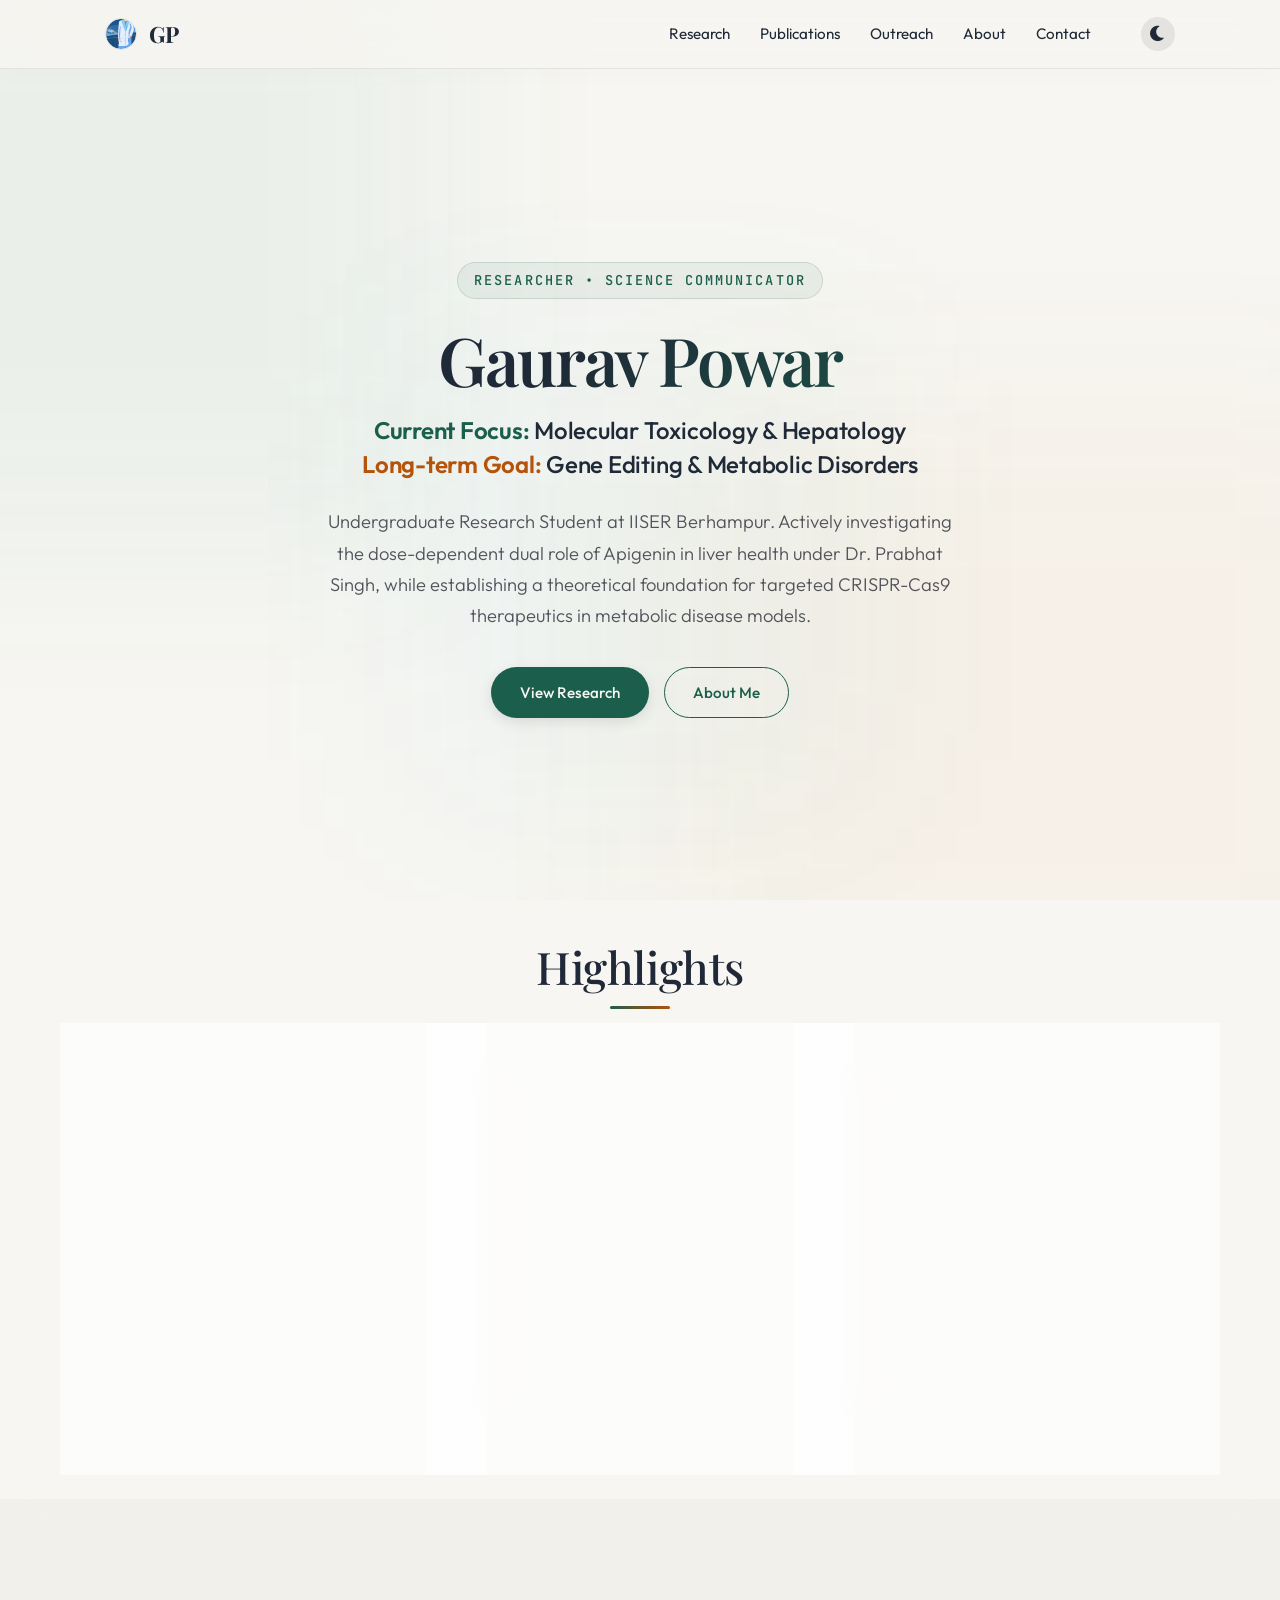
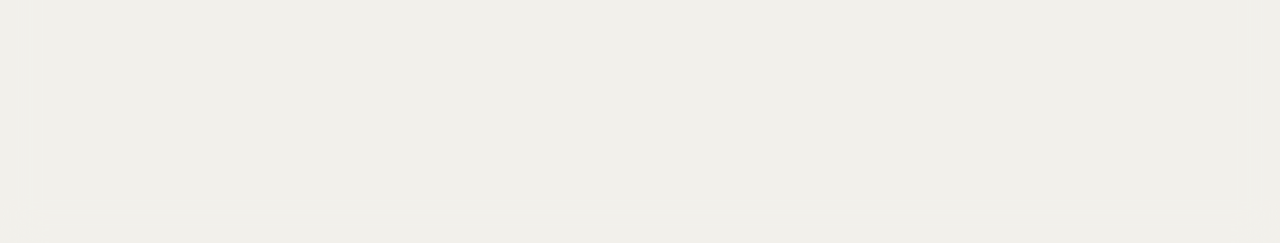
==== index.html @ 56e64899 "Initial commit: Rebranded portfolio website with Molecular Toxicology & Gene Editing focus" ====
<!DOCTYPE html>
<html lang="en">
<head>
    <meta charset="UTF-8">
    <meta name="viewport" content="width=device-width, initial-scale=1.0">
    <title>Gaurav Powar | Research Portfolio</title>
    <link rel="stylesheet" href="css/style.css">
    <link rel="stylesheet" href="https://cdnjs.cloudflare.com/ajax/libs/font-awesome/6.0.0/css/all.min.css">
</head>
<body>
    <!-- Background Mesh Gradient -->
    <div class="bg-mesh">
        <div class="blob"></div>
    </div>

    <div id="navbar-placeholder"></div>

    <header class="hero">
        <div class="container">
            <div class="hero-content">
                <span class="hero-tag">Researcher &bull; Science Communicator</span>
                <h1>Gaurav Powar</h1>
                <h2 style="font-size: 1.5rem; margin-bottom: 25px; font-weight: 500; font-family: var(--font-sans); color: var(--text-color); line-height: 1.4;">
                    <span style="color: var(--primary-color); font-weight: 600;">Current Focus:</span> Molecular Toxicology &amp; Hepatology<br>
                    <span style="color: var(--accent-color); font-weight: 600;">Long-term Goal:</span> Gene Editing &amp; Metabolic Disorders
                </h2>
                <p>Undergraduate Research Student at IISER Berhampur. Actively investigating the dose-dependent dual role of Apigenin in liver health under Dr. Prabhat Singh, while establishing a theoretical foundation for targeted CRISPR-Cas9 therapeutics in metabolic disease models.</p>
                <div class="hero-buttons">
                    <a href="research.html" class="btn primary-btn">View Research</a>
                    <a href="about.html" class="btn secondary-btn">About Me</a>
                </div>
            </div>
        </div>
    </header>

    <section class="highlights">
        <div class="container">
            <h2 class="page-title">Highlights</h2>
            <div class="cards">
                <div class="card glass-card">
                    <i class="fas fa-microscope"></i>
                    <h3>Research</h3>
                    <p>Investigating the mechanistic dual-roles of bio-active flavonoids in hepatocytes and analyzing targeted genome engineering systems.</p>
                    <a href="research.html" class="btn secondary-btn" style="margin-top:15px">Explore Work</a>
                </div>
                <div class="card glass-card">
                    <i class="fas fa-book-open"></i>
                    <h3>Publications</h3>
                    <p>Authored reviews and publications on diverse scientific fields, including cellular toxicology, astrobiology, and food chemistry.</p>
                    <a href="publications.html" class="btn secondary-btn" style="margin-top:15px">View Papers</a>
                </div>
                <div class="card glass-card">
                    <i class="fas fa-hands-helping"></i>
                    <h3>Outreach</h3>
                    <p>Coordinating science communication and bilingual outreach via Jigyansa, Episteme, Q-Cell, and the Village Development Club.</p>
                    <a href="outreach.html" class="btn secondary-btn" style="margin-top:15px">See Impact</a>
                </div>
            </div>
        </div>
    </section>

    <div id="footer-placeholder"></div>
    <script src="js/script.js"></script>
</body>
</html>
---- css/style.css ----
/* 
  style.css - Complete Rebranded Stylesheet
  Theme: Bio-Mechanistic Glassmorphism
  Palette: Botanical Emerald Green & Cellular Copper/Amber
*/

@import url('https://fonts.googleapis.com/css2?family=Outfit:wght@300;400;500;600;700&family=Playfair+Display:ital,wght@0,400;0,500;0,600;0,700;1,400&family=JetBrains+Mono:wght@400;500&display=swap');

:root {
    /* 1. Global Typography */
    --font-sans: 'Outfit', sans-serif;
    --font-serif: 'Playfair Display', serif;
    --font-mono: 'JetBrains Mono', monospace;

    /* 2. Light Theme Variables (Default) */
    --bg-color: #f7f6f2;
    --text-color: #1f2937;
    --text-light: #52525b;
    --card-bg: rgba(255, 255, 255, 0.65);
    --card-border: rgba(255, 255, 255, 0.5);
    --header-bg: rgba(247, 246, 242, 0.8);
    --footer-bg: rgba(240, 238, 233, 0.7);
    --border-color: rgba(0, 0, 0, 0.08);
    --box-shadow: 0 10px 30px rgba(0, 0, 0, 0.04), 0 1px 3px rgba(0, 0, 0, 0.02);
    --box-shadow-hover: 0 20px 40px rgba(0, 0, 0, 0.08), 0 1px 5px rgba(0, 0, 0, 0.03);
    
    /* Branding Colors (Botanical Sage/Emerald & Warm Amber/Copper) */
    --primary-color: #1b5e4b;       /* Forest Sage */
    --primary-light: #2c8c6f;       /* Light Emerald */
    --accent-color: #b45309;        /* Warm Copper/Amber */
    --accent-light: #d97706;        /* Bright Amber */
    
    --timeline-line: rgba(27, 94, 75, 0.2);
    --skill-tag-bg: rgba(27, 94, 75, 0.06);
    --skill-tag-text: #1b5e4b;
    --skill-tag-border: rgba(27, 94, 75, 0.15);

    /* Background Mesh Blobs */
    --mesh-color-1: rgba(44, 140, 111, 0.08);
    --mesh-color-2: rgba(217, 119, 6, 0.06);
    --mesh-color-3: rgba(6, 182, 212, 0.05);

    --transition-speed: 0.5s;
    --transition: all 0.4s cubic-bezier(0.25, 0.8, 0.25, 1);
}

[data-theme="dark"] {
    /* 3. Dark Theme Variables */
    --bg-color: #08090c;
    --text-color: #f3f4f6;
    --text-light: #a1a1aa;
    --card-bg: rgba(13, 16, 23, 0.65);
    --card-border: rgba(255, 255, 255, 0.05);
    --header-bg: rgba(8, 9, 12, 0.8);
    --footer-bg: rgba(5, 6, 8, 0.7);
    --border-color: rgba(255, 255, 255, 0.06);
    --box-shadow: 0 10px 40px rgba(0, 0, 0, 0.5), inset 0 1px 0 rgba(255, 255, 255, 0.03);
    --box-shadow-hover: 0 20px 50px rgba(0, 0, 0, 0.7), inset 0 1px 0 rgba(255, 255, 255, 0.05);

    /* Branding Colors */
    --primary-color: #56ab91;       /* Vibrant Emerald */
    --primary-light: #7cd3bd;       /* Pale Emerald */
    --accent-color: #f59e0b;        /* Bright Amber */
    --accent-light: #fcd34d;        /* Golden Honey */

    --timeline-line: rgba(86, 171, 145, 0.25);
    --skill-tag-bg: rgba(86, 171, 145, 0.12);
    --skill-tag-text: #7cd3bd;
    --skill-tag-border: rgba(86, 171, 145, 0.3);

    /* Background Mesh Blobs */
    --mesh-color-1: rgba(86, 171, 145, 0.14);
    --mesh-color-2: rgba(245, 158, 11, 0.09);
    --mesh-color-3: rgba(6, 182, 212, 0.07);
}

/* Reset and Global Styles */
* { 
    margin: 0; 
    padding: 0; 
    box-sizing: border-box; 
}

body { 
    font-family: var(--font-sans); 
    line-height: 1.7; 
    color: var(--text-color); 
    background-color: var(--bg-color); 
    transition: background-color var(--transition-speed) ease, color var(--transition-speed) ease;
    overflow-x: hidden;
    -webkit-font-smoothing: antialiased;
}

.container { 
    width: 90%; 
    max-width: 1100px; 
    margin: 0 auto; 
    padding: 0 15px; 
    position: relative;
    z-index: 10;
}

h1, h2, h3, h4, h5, h6 { 
    font-family: var(--font-serif);
    font-weight: 500; 
    line-height: 1.2; 
    margin-bottom: 15px; 
    color: var(--text-color);
    letter-spacing: -0.01em;
}

p { 
    margin-bottom: 15px; 
    color: var(--text-light); 
    font-weight: 300;
}

a { 
    text-decoration: none; 
    color: var(--primary-color); 
    transition: var(--transition); 
}

a:hover { 
    color: var(--accent-color); 
}

ul { 
    list-style: none; 
}

img { 
    max-width: 100%; 
    height: auto; 
    display: block; 
}

section { 
    padding: 100px 0 80px; 
    position: relative;
}

/* Background Mesh Gradients */
.bg-mesh {
    position: fixed;
    top: 0; 
    left: 0; 
    right: 0; 
    bottom: 0;
    z-index: 1;
    overflow: hidden;
    pointer-events: none;
}

.bg-mesh::before, .bg-mesh::after, .bg-mesh .blob {
    content: '';
    position: absolute;
    filter: blur(100px);
    opacity: 0.7;
    animation: floatBlobs 24s infinite ease-in-out alternate;
    transition: background-color var(--transition-speed) ease;
}

.bg-mesh::before {
    top: -10%; 
    left: -15%;
    width: 50vw; 
    height: 50vw;
    background: var(--mesh-color-1);
    animation-delay: 0s;
}

.bg-mesh::after {
    bottom: -15%; 
    right: -10%;
    width: 60vw; 
    height: 50vw;
    background: var(--mesh-color-2);
    animation-delay: -6s;
}

.bg-mesh .blob {
    top: 35%; 
    left: 30%;
    width: 40vw; 
    height: 40vw;
    background: var(--mesh-color-3);
    animation-delay: -12s;
}

@keyframes floatBlobs {
    0% { transform: translate(0, 0) scale(1); }
    33% { transform: translate(6%, 12%) scale(1.15); }
    66% { transform: translate(-6%, 6%) scale(0.9); }
    100% { transform: translate(0, -12%) scale(1); }
}

/* Glassmorphism Cards */
.glass-card {
    background: var(--card-bg);
    backdrop-filter: blur(20px);
    -webkit-backdrop-filter: blur(20px);
    border: 1px solid var(--card-border);
    border-radius: 20px;
    box-shadow: var(--box-shadow);
    transition: var(--transition);
    padding: 35px;
    position: relative;
    overflow: hidden;
}

.glass-card:hover {
    transform: translateY(-5px);
    box-shadow: var(--box-shadow-hover);
    border-color: rgba(var(--primary-color), 0.2);
}

/* Buttons */
.btn { 
    display: inline-flex; 
    align-items: center;
    gap: 8px;
    padding: 12px 28px; 
    border-radius: 30px; 
    font-family: var(--font-sans);
    font-weight: 500; 
    font-size: 0.95rem;
    text-align: center; 
    cursor: pointer; 
    transition: var(--transition); 
    border: 1px solid transparent; 
}

.primary-btn { 
    background-color: var(--primary-color); 
    color: var(--bg-color) !important; 
    box-shadow: 0 4px 14px rgba(0, 0, 0, 0.1);
}

.primary-btn:hover { 
    background-color: var(--primary-light); 
    transform: translateY(-2px);
    box-shadow: 0 6px 20px rgba(0, 0, 0, 0.15);
}

.secondary-btn { 
    background-color: transparent; 
    border: 1.5px solid var(--primary-color); 
    color: var(--primary-color) !important; 
}

.secondary-btn:hover { 
    background-color: var(--primary-color); 
    color: var(--bg-color) !important; 
    transform: translateY(-2px);
}

/* Page Titles */
.page-title { 
    font-size: 2.8rem; 
    text-align: center; 
    margin-bottom: 50px; 
    position: relative; 
    padding-bottom: 15px; 
    font-family: var(--font-serif);
}

.page-title::after { 
    content: ''; 
    position: absolute; 
    width: 60px; 
    height: 3px; 
    background: linear-gradient(90deg, var(--primary-color), var(--accent-color)); 
    bottom: 0; 
    left: 50%; 
    transform: translateX(-50%); 
    border-radius: 3px;
}

/* Navbar */
.navbar { 
    position: fixed; 
    top: 0; 
    left: 0; 
    width: 100%; 
    background: var(--header-bg); 
    backdrop-filter: blur(20px);
    -webkit-backdrop-filter: blur(20px);
    border-bottom: 1px solid var(--border-color);
    box-shadow: 0 4px 30px rgba(0, 0, 0, 0.02); 
    z-index: 1000; 
    padding: 15px 0; 
    transition: background-color var(--transition-speed) ease, border-color var(--transition-speed) ease; 
}

.navbar .container { 
    display: flex; 
    justify-content: space-between; 
    align-items: center; 
}

.logo { 
    font-size: 1.4rem; 
    font-weight: 700; 
    font-family: var(--font-serif);
}

.logo a { 
    display: flex; 
    align-items: center; 
    gap: 12px; 
    color: var(--text-color); 
}

.logo img { 
    height: 32px; 
    width: auto; 
    border-radius: 50%; 
    border: 1px solid var(--border-color);
}

.nav-menu { 
    display: flex; 
    align-items: center; 
}

.nav-menu li { 
    margin-left: 30px; 
}

.nav-menu a { 
    color: var(--text-color); 
    font-weight: 400; 
    font-size: 0.95rem;
    position: relative; 
    padding: 5px 0;
}

.nav-menu a::after {
    content: '';
    position: absolute;
    width: 0;
    height: 1.5px;
    bottom: 0;
    left: 0;
    background-color: var(--primary-color);
    transition: width 0.3s ease;
}

.nav-menu a.active, .nav-menu a:hover { 
    color: var(--primary-color); 
}

.nav-menu a.active::after, .nav-menu a:hover::after {
    width: 100%;
}

.nav-toggle { 
    display: none; 
    cursor: pointer; 
}

.nav-toggle span { 
    display: block; 
    width: 25px; 
    height: 2px; 
    background-color: var(--text-color); 
    margin: 5px 0; 
    transition: var(--transition); 
}

.theme-toggle-btn { 
    background: none; 
    border: none; 
    color: var(--text-color); 
    cursor: pointer; 
    font-size: 1.1rem; 
    margin-left: 20px; 
    padding: 8px; 
    border-radius: 50%;
    background-color: var(--border-color);
    transition: var(--transition); 
    display: flex; 
    align-items: center; 
    justify-content: center; 
}

.theme-toggle-btn:hover { 
    color: var(--primary-color); 
    transform: rotate(15deg) scale(1.1); 
    background-color: rgba(255, 255, 255, 0.15);
}

/* Hero Section */
.hero { 
    height: 100vh; 
    display: flex; 
    align-items: center; 
    position: relative;
    padding-top: 80px;
}

.hero-content {
    max-width: 800px;
    margin: 0 auto;
    text-align: center;
}

.hero-tag {
    font-family: var(--font-mono);
    text-transform: uppercase; 
    letter-spacing: 0.15em; 
    margin-bottom: 20px; 
    font-size: 0.85rem;
    font-weight: 500;
    color: var(--primary-color);
    background: var(--skill-tag-bg);
    padding: 6px 16px;
    border-radius: 20px;
    display: inline-block;
    border: 1px solid var(--skill-tag-border);
}

.hero h1 { 
    font-size: 4.2rem; 
    margin-bottom: 15px; 
    font-weight: 600;
    letter-spacing: -0.03em;
    background: linear-gradient(135deg, var(--text-color) 40%, var(--primary-color));
    -webkit-background-clip: text;
    -webkit-text-fill-color: transparent;
}

.hero h2 { 
    font-size: 1.8rem; 
    margin-bottom: 25px; 
    font-family: var(--font-sans);
    color: var(--accent-color); 
    font-weight: 400;
}

.hero p { 
    font-size: 1.15rem; 
    margin-bottom: 35px; 
    max-width: 650px; 
    margin-left: auto; 
    margin-right: auto; 
    color: var(--text-light); 
}

.hero-buttons {
    display: flex;
    justify-content: center;
    gap: 15px;
}

/* Highlights cards on home */
.highlights {
    padding-top: 40px;
}

.cards { 
    display: grid; 
    grid-template-columns: repeat(auto-fit, minmax(300px, 1fr)); 
    gap: 30px; 
    margin-top: 40px; 
}

.card { 
    text-align: center; 
}

.card i { 
    font-size: 2.3rem; 
    color: var(--primary-color); 
    margin-bottom: 20px; 
    transition: var(--transition);
}

.card:hover i {
    color: var(--accent-color);
    transform: scale(1.1);
}

.card h3 { 
    font-size: 1.4rem; 
    margin-bottom: 15px; 
}

.card p { 
    font-size: 0.95rem;
    margin-bottom: 20px;
}

/* About Section & Timelines */
.about-content { 
    display: grid; 
    grid-template-columns: 1fr 1.6fr; 
    gap: 60px; 
    align-items: center; 
}

.about-image {
    position: relative;
}

.about-image::before {
    content: '';
    position: absolute;
    top: 15px;
    left: 15px;
    right: -15px;
    bottom: -15px;
    border: 2.5px solid var(--primary-color);
    border-radius: 20px;
    z-index: 1;
    transition: var(--transition);
}

.about-image:hover::before {
    transform: translate(-5px, -5px);
    border-color: var(--accent-color);
}

.about-image img { 
    border-radius: 20px; 
    box-shadow: var(--box-shadow); 
    position: relative;
    z-index: 2;
}

.about-text h2 {
    font-size: 2.2rem;
    margin-bottom: 20px;
}

.download-resume {
    margin-top: 30px;
}

.section-divider { 
    width: 100%; 
    height: 1px; 
    background-color: var(--border-color); 
    margin: 80px 0; 
}

.timeline-container { 
    max-width: 850px; 
    margin: 0 auto; 
}

.timeline { 
    position: relative; 
    padding: 30px 0; 
}

.timeline::before { 
    content: ''; 
    position: absolute; 
    width: 2px; 
    background-color: var(--timeline-line); 
    top: 0; 
    bottom: 0; 
    left: 40px; 
}

.timeline-item { 
    padding: 10px 20px 20px 75px; 
    position: relative; 
    width: 100%; 
    margin-bottom: 20px; 
}

.timeline-dot { 
    position: absolute; 
    width: 16px; 
    height: 16px; 
    background-color: var(--primary-color); 
    border: 3px solid var(--bg-color);
    border-radius: 50%; 
    left: 33px; 
    top: 15px; 
    z-index: 2; 
    transition: var(--transition);
}

.timeline-item:hover .timeline-dot {
    background-color: var(--accent-color);
    transform: scale(1.2);
}

.timeline-date { 
    font-family: var(--font-mono);
    font-size: 0.85rem;
    font-weight: 500; 
    color: var(--accent-color); 
    margin-bottom: 8px; 
}

.timeline-content { 
    padding: 25px; 
}

.timeline-content h3 {
    font-size: 1.25rem;
    margin-bottom: 5px;
}

.timeline-content h4 {
    font-family: var(--font-sans);
    font-size: 0.95rem;
    color: var(--text-light);
    margin-bottom: 12px;
    font-weight: 500;
}

.timeline-content p { 
    font-size: 0.95rem;
    margin-bottom: 15px; 
}

/* Experience Block (Research page) */
.experience-item { 
    margin-bottom: 35px; 
}

.experience-header { 
    display: flex; 
    justify-content: space-between; 
    align-items: flex-start; 
    margin-bottom: 8px; 
}

.experience-header h3 {
    font-size: 1.35rem;
    margin-bottom: 0;
}

.experience-date { 
    font-family: var(--font-mono);
    font-size: 0.85rem; 
    color: var(--accent-color);
    background-color: rgba(217, 119, 6, 0.08);
    padding: 4px 12px;
    border-radius: 15px;
    font-weight: 500;
}

.experience-item h4 {
    font-family: var(--font-sans);
    font-size: 1rem;
    font-weight: 500;
    color: var(--primary-color);
    margin-bottom: 15px;
}

.experience-item p {
    font-size: 0.98rem;
}

.skills-tags { 
    display: flex; 
    flex-wrap: wrap; 
    margin-top: 20px; 
    gap: 8px; 
}

.skills-tags span { 
    background-color: var(--skill-tag-bg); 
    color: var(--skill-tag-text); 
    border: 1px solid var(--skill-tag-border);
    padding: 4px 14px; 
    border-radius: 30px; 
    font-size: 0.8rem; 
    font-weight: 500; 
    font-family: var(--font-sans);
}

/* Publications flex layout */
.projects-grid { 
    display: flex; 
    flex-direction: column; 
    gap: 35px; 
    max-width: 1000px; 
    margin: 0 auto; 
}

.project-card { 
    display: flex; 
    flex-direction: row; 
    overflow: hidden; 
    padding: 0;
}

.project-image { 
    flex: 0 0 35%; 
    position: relative; 
    min-height: 200px;
}

.project-image img { 
    width: 100%; 
    height: 100%; 
    object-fit: cover; 
    position: absolute; 
    top: 0; 
    left: 0; 
    transition: var(--transition);
}

.project-card:hover .project-image img {
    transform: scale(1.04);
}

.project-content { 
    flex: 1; 
    padding: 35px; 
    display: flex; 
    flex-direction: column; 
    justify-content: center; 
}

.project-period { 
    font-family: var(--font-mono);
    color: var(--accent-color); 
    font-size: 0.85rem; 
    font-weight: 500; 
    margin-bottom: 10px; 
}

.project-content h3 {
    font-size: 1.45rem;
    margin-bottom: 12px;
}

.project-content p {
    font-size: 0.95rem;
    margin-bottom: 20px;
}

/* Contact Details & Form */
.contact-content { 
    display: grid; 
    grid-template-columns: 1fr 1.2fr; 
    gap: 60px; 
    margin-top: 40px; 
}

.contact-info h2, .contact-form h2 {
    font-size: 1.8rem;
    margin-bottom: 25px;
}

.contact-details {
    margin-bottom: 35px;
}

.contact-item { 
    display: flex; 
    align-items: flex-start; 
    gap: 20px; 
    margin-bottom: 30px; 
}

.contact-item i { 
    font-size: 1.3rem; 
    color: var(--primary-color); 
    margin-top: 5px; 
    width: 20px;
    text-align: center;
}

.contact-item h3 { 
    margin-bottom: 5px; 
    font-size: 1.1rem; 
    font-family: var(--font-sans);
    font-weight: 500;
}

.contact-item p {
    margin-bottom: 0;
    font-size: 0.95rem;
}

.contact-info .social-links { 
    display: flex; 
    gap: 15px; 
}

.contact-info .social-links a { 
    width: 44px; 
    height: 44px; 
    background-color: var(--border-color); 
    border-radius: 50%; 
    display: flex; 
    align-items: center; 
    justify-content: center; 
    color: var(--text-color); 
    transition: var(--transition); 
    border: 1px solid var(--border-color);
}

.contact-info .social-links a:hover { 
    background-color: var(--primary-color); 
    color: var(--bg-color);
    transform: translateY(-3px);
    box-shadow: 0 5px 15px rgba(0,0,0,0.1);
}

.google-form-container {
    border-radius: 15px;
    overflow: hidden;
    border: 1px solid var(--border-color);
    box-shadow: var(--box-shadow);
}

/* Footer styling */
footer { 
    background: var(--footer-bg); 
    backdrop-filter: blur(20px);
    -webkit-backdrop-filter: blur(20px);
    color: var(--text-color); 
    padding: 80px 0 30px; 
    border-top: 1px solid var(--border-color);
    transition: background-color var(--transition-speed) ease, border-color var(--transition-speed) ease; 
}

footer h3 { 
    font-size: 1.3rem;
    font-family: var(--font-serif);
    margin-bottom: 20px;
}

footer p {
    font-size: 0.95rem;
}

.footer-content { 
    display: grid; 
    grid-template-columns: 2fr 1fr; 
    gap: 60px; 
    margin-bottom: 50px; 
}

.social-links { 
    display: flex; 
    gap: 15px; 
}

.social-links a { 
    width: 42px; 
    height: 42px; 
    background-color: var(--border-color); 
    border-radius: 50%; 
    display: flex; 
    align-items: center; 
    justify-content: center; 
    color: var(--text-color); 
    transition: var(--transition); 
    border: 1px solid var(--border-color);
}

.social-links a:hover { 
    background-color: var(--primary-color); 
    color: var(--bg-color);
    transform: translateY(-3px);
}

.copyright { 
    text-align: center; 
    padding-top: 30px; 
    border-top: 1px solid var(--border-color); 
    font-size: 0.88rem; 
    color: var(--text-light);
}

.copyright p {
    margin-bottom: 0;
    color: var(--text-light);
}

/* Responsive Rules */
@media (max-width: 992px) {
    .about-content, .contact-content { 
        grid-template-columns: 1fr; 
        gap: 40px;
    }
    .hero h1 {
        font-size: 3.2rem;
    }
}

@media (max-width: 768px) {
    section {
        padding: 80px 0 60px;
    }
    .navbar {
        padding: 10px 0;
    }
    .nav-menu { 
        position: absolute; 
        top: 68px; 
        left: 0; 
        right: 0; 
        background-color: var(--bg-color); 
        border-bottom: 1px solid var(--border-color);
        flex-direction: column; 
        align-items: center; 
        padding: 30px 0; 
        box-shadow: 0 10px 30px rgba(0,0,0,0.05); 
        display: none; 
        z-index: 999;
    }
    
    .nav-menu.active { 
        display: flex; 
    }
    
    .nav-menu li {
        margin: 15px 0;
        margin-left: 0;
    }
    
    .nav-toggle { 
        display: block; 
    }

    .nav-toggle.active span:nth-child(1) {
        transform: translateY(7px) rotate(45deg);
    }
    .nav-toggle.active span:nth-child(2) {
        opacity: 0;
    }
    .nav-toggle.active span:nth-child(3) {
        transform: translateY(-7px) rotate(-45deg);
    }
    
    .hero {
        height: auto;
        min-height: 80vh;
        padding-top: 120px;
        padding-bottom: 40px;
    }
    .hero h1 { 
        font-size: 2.5rem; 
    }
    .hero h2 { 
        font-size: 1.4rem; 
    }
    .hero p {
        font-size: 1rem;
    }
    .hero-buttons {
        flex-direction: column;
        align-items: center;
        gap: 12px;
    }
    .hero-buttons .btn {
        width: 100%;
        max-width: 280px;
    }
    .footer-content { 
        grid-template-columns: 1fr; 
        gap: 40px;
    }
    .timeline::before { 
        left: 20px; 
    }
    .timeline-item { 
        padding-left: 50px; 
    }
    .timeline-dot { 
        left: 13px; 
    }
    .project-card { 
        flex-direction: column; 
    }
    .project-image { 
        flex: none; 
        height: 220px; 
        width: 100%; 
    }
    .project-image img { 
        position: relative; 
    }
    .theme-toggle-btn { 
        margin-left: 0; 
        margin-top: 15px; 
    }
}
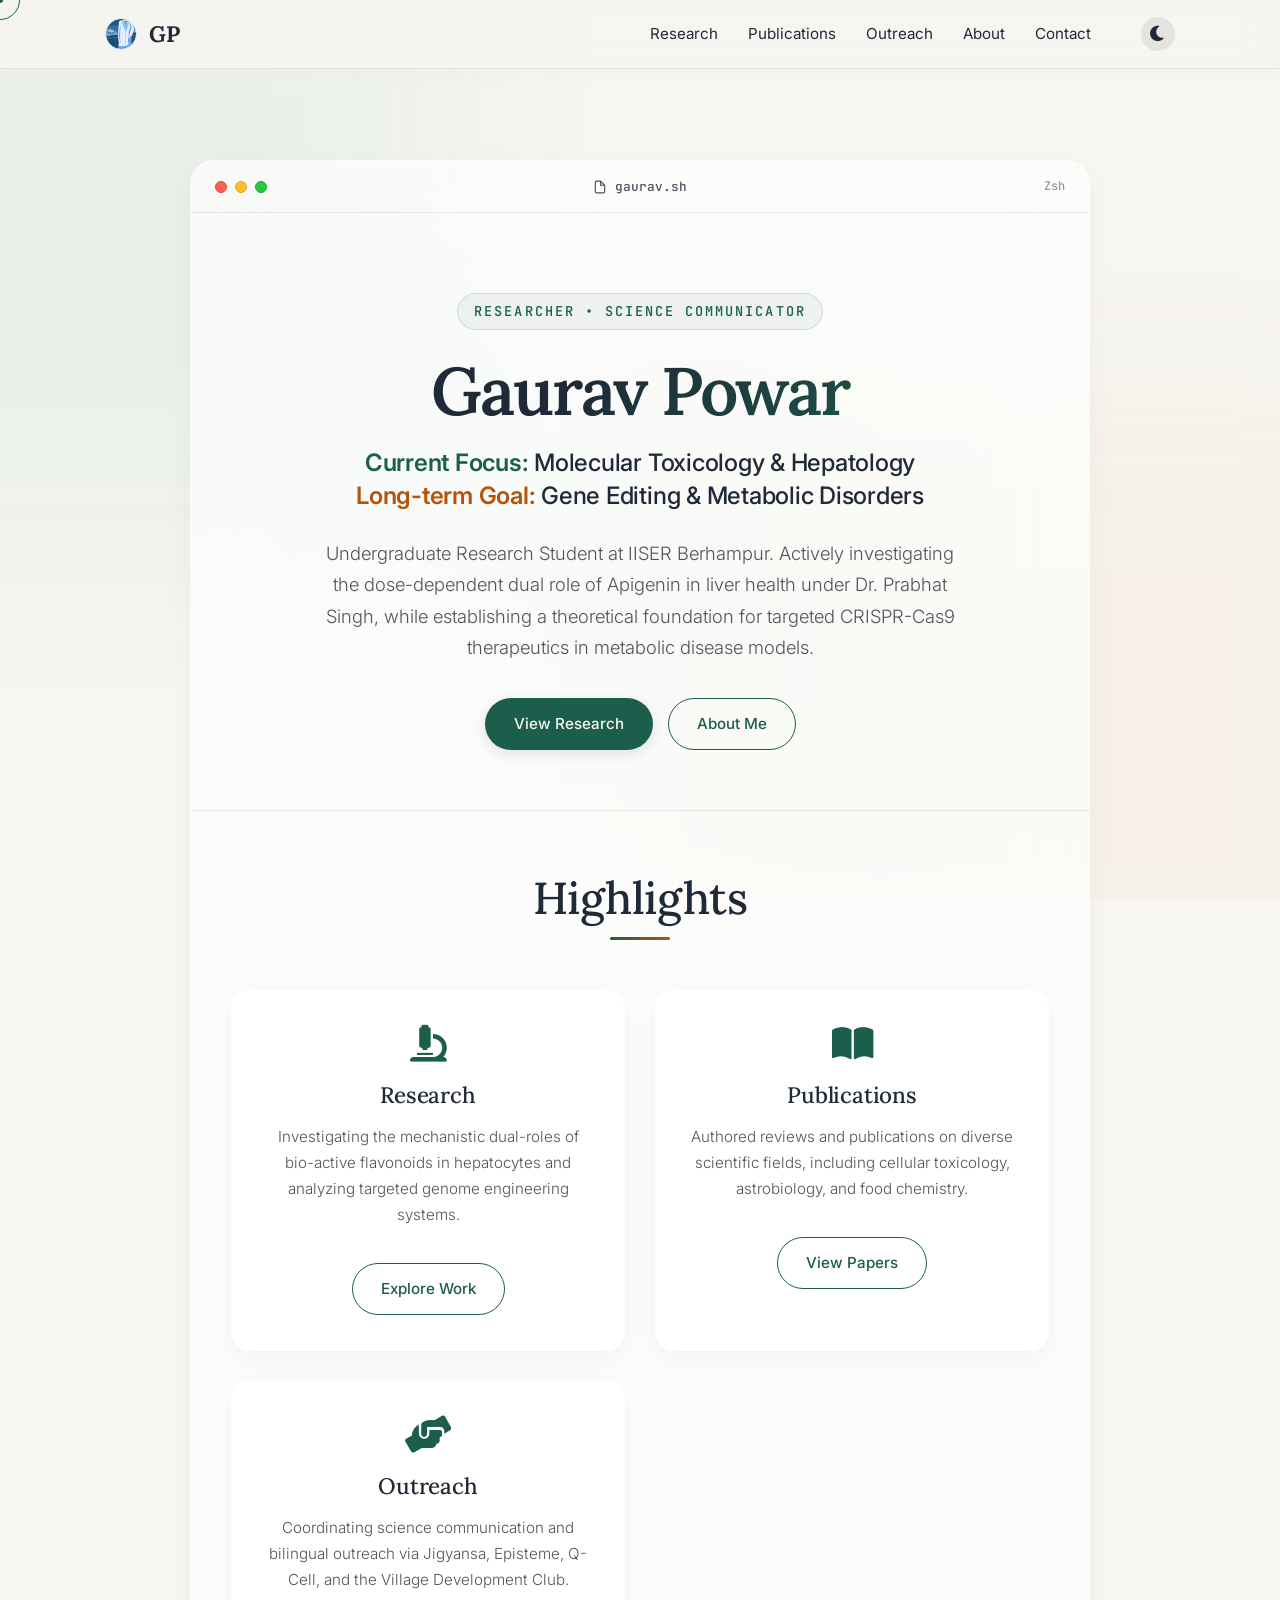
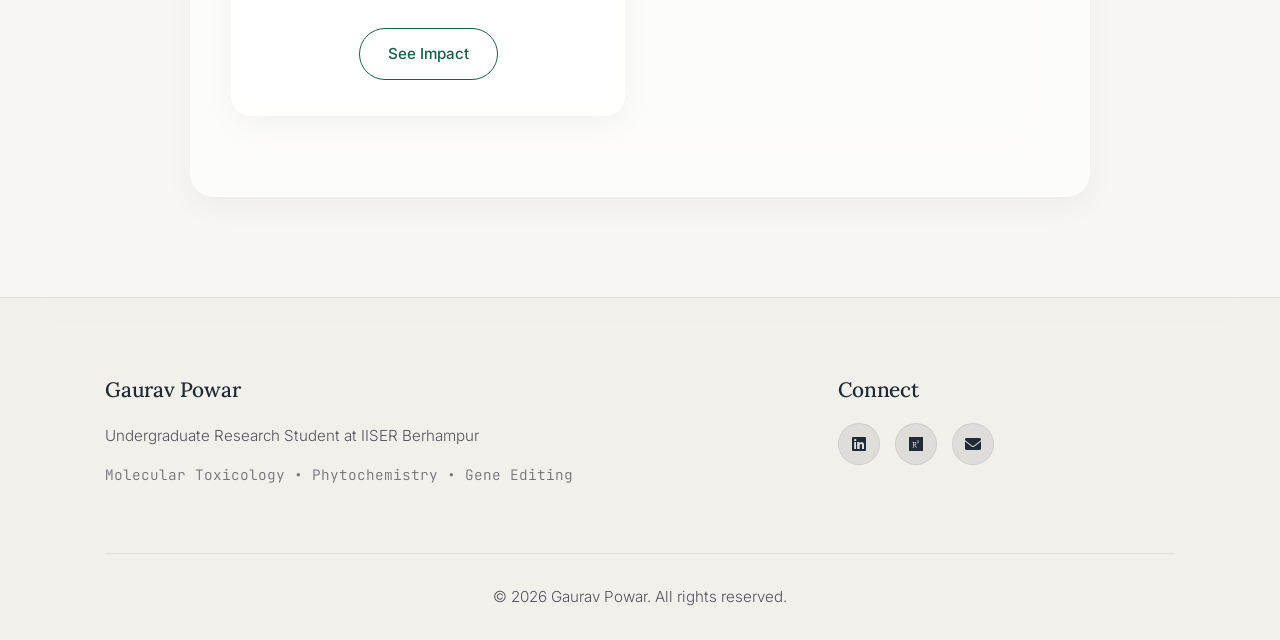
==== commit f3ed66c2: "style: Upgrade to professional editorial typography (Inter & Lora) and skin all pages in a cohesive " ====
--- a/index.html
+++ b/index.html
@@ -15,45 +15,68 @@
 
     <div id="navbar-placeholder"></div>
 
-    <header class="hero">
+    <section style="padding: 120px 0 60px;">
         <div class="container">
-            <div class="hero-content">
-                <span class="hero-tag">Researcher &bull; Science Communicator</span>
-                <h1>Gaurav Powar</h1>
-                <h2 style="font-size: 1.5rem; margin-bottom: 25px; font-weight: 500; font-family: var(--font-sans); color: var(--text-color); line-height: 1.4;">
-                    <span style="color: var(--primary-color); font-weight: 600;">Current Focus:</span> Molecular Toxicology &amp; Hepatology<br>
-                    <span style="color: var(--accent-color); font-weight: 600;">Long-term Goal:</span> Gene Editing &amp; Metabolic Disorders
-                </h2>
-                <p>Undergraduate Research Student at IISER Berhampur. Actively investigating the dose-dependent dual role of Apigenin in liver health under Dr. Prabhat Singh, while establishing a theoretical foundation for targeted CRISPR-Cas9 therapeutics in metabolic disease models.</p>
-                <div class="hero-buttons">
-                    <a href="research.html" class="btn primary-btn">View Research</a>
-                    <a href="about.html" class="btn secondary-btn">About Me</a>
+            <div class="glass-window">
+                <!-- Toolbar -->
+                <div class="toolbar">
+                    <div class="window-controls">
+                        <div class="control-dot dot-close" onclick="window.location.href='index.html'"></div>
+                        <div class="control-dot dot-min"></div>
+                        <div class="control-dot dot-max"></div>
+                    </div>
+                    <div class="toolbar-center">
+                        <svg width="14" height="14" viewBox="0 0 24 24" fill="none" stroke="currentColor" stroke-width="2"><path d="M13 2H6a2 2 0 0 0-2 2v16a2 2 0 0 0 2 2h12a2 2 0 0 0 2-2V9z"></path><polyline points="13 2 13 9 20 9"></polyline></svg>
+                        gaurav.sh
+                    </div>
+                    <div class="toolbar-right">
+                        <span style="font-family: var(--font-mono); font-size: 0.75rem; opacity: 0.6;">Zsh</span>
+                    </div>
                 </div>
-            </div>
-        </div>
-    </header>
 
-    <section class="highlights">
-        <div class="container">
-            <h2 class="page-title">Highlights</h2>
-            <div class="cards">
-                <div class="card glass-card">
-                    <i class="fas fa-microscope"></i>
-                    <h3>Research</h3>
-                    <p>Investigating the mechanistic dual-roles of bio-active flavonoids in hepatocytes and analyzing targeted genome engineering systems.</p>
-                    <a href="research.html" class="btn secondary-btn" style="margin-top:15px">Explore Work</a>
-                </div>
-                <div class="card glass-card">
-                    <i class="fas fa-book-open"></i>
-                    <h3>Publications</h3>
-                    <p>Authored reviews and publications on diverse scientific fields, including cellular toxicology, astrobiology, and food chemistry.</p>
-                    <a href="publications.html" class="btn secondary-btn" style="margin-top:15px">View Papers</a>
-                </div>
-                <div class="card glass-card">
-                    <i class="fas fa-hands-helping"></i>
-                    <h3>Outreach</h3>
-                    <p>Coordinating science communication and bilingual outreach via Jigyansa, Episteme, Q-Cell, and the Village Development Club.</p>
-                    <a href="outreach.html" class="btn secondary-btn" style="margin-top:15px">See Impact</a>
+                <!-- Window Content -->
+                <div class="window-content" style="padding: 0;">
+                    <!-- Hero Section -->
+                    <header class="hero" style="height: auto; min-height: auto; padding: 80px 40px 60px; background: none; border-bottom: 1px solid var(--border-color);">
+                        <div class="hero-content">
+                            <span class="hero-tag">Researcher &bull; Science Communicator</span>
+                            <h1>Gaurav Powar</h1>
+                            <h2 style="font-size: 1.5rem; margin-bottom: 25px; font-weight: 500; font-family: var(--font-sans); color: var(--text-color); line-height: 1.4;">
+                                <span style="color: var(--primary-color); font-weight: 600;">Current Focus:</span> Molecular Toxicology &amp; Hepatology<br>
+                                <span style="color: var(--accent-color); font-weight: 600;">Long-term Goal:</span> Gene Editing &amp; Metabolic Disorders
+                            </h2>
+                            <p>Undergraduate Research Student at IISER Berhampur. Actively investigating the dose-dependent dual role of Apigenin in liver health under Dr. Prabhat Singh, while establishing a theoretical foundation for targeted CRISPR-Cas9 therapeutics in metabolic disease models.</p>
+                            <div class="hero-buttons">
+                                <a href="research.html" class="btn primary-btn">View Research</a>
+                                <a href="about.html" class="btn secondary-btn">About Me</a>
+                            </div>
+                        </div>
+                    </header>
+
+                    <!-- Highlights Section -->
+                    <section class="highlights" style="padding: 60px 40px 80px;">
+                        <h2 class="page-title">Highlights</h2>
+                        <div class="cards" style="margin-top: 20px;">
+                            <div class="card glass-card">
+                                <i class="fas fa-microscope"></i>
+                                <h3>Research</h3>
+                                <p>Investigating the mechanistic dual-roles of bio-active flavonoids in hepatocytes and analyzing targeted genome engineering systems.</p>
+                                <a href="research.html" class="btn secondary-btn" style="margin-top:15px">Explore Work</a>
+                            </div>
+                            <div class="card glass-card">
+                                <i class="fas fa-book-open"></i>
+                                <h3>Publications</h3>
+                                <p>Authored reviews and publications on diverse scientific fields, including cellular toxicology, astrobiology, and food chemistry.</p>
+                                <a href="publications.html" class="btn secondary-btn" style="margin-top:15px">View Papers</a>
+                            </div>
+                            <div class="card glass-card">
+                                <i class="fas fa-hands-helping"></i>
+                                <h3>Outreach</h3>
+                                <p>Coordinating science communication and bilingual outreach via Jigyansa, Episteme, Q-Cell, and the Village Development Club.</p>
+                                <a href="outreach.html" class="btn secondary-btn" style="margin-top:15px">See Impact</a>
+                            </div>
+                        </div>
+                    </section>
                 </div>
             </div>
         </div>
--- a/css/style.css
+++ b/css/style.css
@@ -4,12 +4,12 @@
   Palette: Botanical Emerald Green & Cellular Copper/Amber
 */
 
-@import url('https://fonts.googleapis.com/css2?family=Outfit:wght@300;400;500;600;700&family=Playfair+Display:ital,wght@0,400;0,500;0,600;0,700;1,400&family=JetBrains+Mono:wght@400;500&display=swap');
+@import url('https://fonts.googleapis.com/css2?family=Inter:wght@300;400;500;600;700&family=Lora:ital,wght@0,400;0,500;0,600;0,700;1,400&family=JetBrains+Mono:wght@400;500&display=swap');
 
 :root {
     /* 1. Global Typography */
-    --font-sans: 'Outfit', sans-serif;
-    --font-serif: 'Playfair Display', serif;
+    --font-sans: 'Inter', sans-serif;
+    --font-serif: 'Lora', serif;
     --font-mono: 'JetBrains Mono', monospace;
 
     /* 2. Light Theme Variables (Default) */
@@ -215,6 +215,102 @@
     border-color: rgba(var(--primary-color), 0.2);
 }
 
+/* Glassmorphism Window Layout Overlay */
+.glass-window {
+    background-color: var(--card-bg);
+    backdrop-filter: blur(40px);
+    -webkit-backdrop-filter: blur(40px);
+    width: 100%;
+    max-width: 900px;
+    margin: 40px auto;
+    border-radius: 24px;
+    box-shadow: var(--box-shadow);
+    border: 1px solid var(--card-border);
+    display: flex;
+    flex-direction: column;
+    overflow: hidden;
+    transition: var(--transition);
+}
+
+.glass-window:hover {
+    box-shadow: var(--box-shadow-hover);
+}
+
+/* Simulated OS Dashboard Toolbar */
+.toolbar {
+    height: 52px;
+    border-bottom: 1px solid var(--border-color);
+    display: flex;
+    align-items: center;
+    padding: 0 1.5rem;
+    font-family: var(--font-sans);
+    font-size: 0.85rem;
+    font-weight: 500;
+    color: var(--text-light);
+    justify-content: space-between;
+    background: rgba(255, 255, 255, 0.015);
+}
+
+.window-controls {
+    display: flex;
+    gap: 8px;
+    width: 100px;
+}
+
+.control-dot {
+    width: 12px;
+    height: 12px;
+    border-radius: 50%;
+    transition: transform 0.2s ease;
+    cursor: pointer;
+}
+
+.window-controls:hover .control-dot {
+    transform: scale(1.1);
+}
+
+.dot-close { background-color: #ff5f56; border: 1px solid #e0443e; }
+.dot-min { background-color: #ffbd2e; border: 1px solid #dea123; }
+.dot-max { background-color: #27c93f; border: 1px solid #1aab29; }
+
+.toolbar-center {
+    display: flex;
+    align-items: center;
+    gap: 0.5rem;
+    color: var(--text-color);
+    opacity: 0.8;
+    font-family: var(--font-mono);
+    font-size: 0.8rem;
+}
+
+.toolbar-right {
+    display: flex;
+    justify-content: flex-end;
+    align-items: center;
+    width: 100px;
+}
+
+/* Glassmorphic Window Content Wrapper */
+.window-content {
+    padding: 60px 80px;
+    position: relative;
+    z-index: 5;
+}
+
+/* Mobile responsive fixes to ensure absolute compatibility and touch usability */
+@media (max-width: 768px) {
+    .glass-window {
+        margin: 20px auto;
+        border-radius: 16px;
+    }
+    .window-content {
+        padding: 30px 20px;
+    }
+    .toolbar {
+        padding: 0 1rem;
+    }
+}
+
 /* Buttons */
 .btn { 
     display: inline-flex; 
@@ -988,4 +1084,184 @@
         margin-left: 0; 
         margin-top: 15px; 
     }
+}
+
+/* ==========================================================================
+   Custom Cursor Styling (Premium Desktop Only)
+   ========================================================================== */
+.custom-cursor-dot, .custom-cursor-outline {
+    display: none;
+}
+
+@media (hover: hover) and (pointer: fine) {
+    body, a, button, select, input, textarea, .pill, .control-dot, .btn, .timeline-item, .card {
+        cursor: none !important;
+    }
+    
+    .custom-cursor-dot, .custom-cursor-outline {
+        position: fixed;
+        pointer-events: none;
+        z-index: 999999;
+        border-radius: 50%;
+        display: block;
+        transition: width 0.25s cubic-bezier(0.25, 0.8, 0.25, 1), 
+                    height 0.25s cubic-bezier(0.25, 0.8, 0.25, 1), 
+                    top 0.25s cubic-bezier(0.25, 0.8, 0.25, 1), 
+                    left 0.25s cubic-bezier(0.25, 0.8, 0.25, 1), 
+                    background-color 0.25s ease, 
+                    border-color 0.25s ease;
+    }
+    
+    .custom-cursor-dot {
+        width: 6px;
+        height: 6px;
+        top: -3px;
+        left: -3px;
+        background-color: var(--primary-color);
+    }
+    
+    .custom-cursor-outline {
+        width: 40px;
+        height: 40px;
+        top: -20px;
+        left: -20px;
+        border: 1px solid var(--primary-color);
+        background-color: transparent;
+    }
+    
+    .custom-cursor-dot.hovering {
+        width: 0px;
+        height: 0px;
+        top: 0px;
+        left: 0px;
+    }
+    
+    .custom-cursor-outline.hovering {
+        width: 56px;
+        height: 56px;
+        top: -28px;
+        left: -28px;
+        border-color: var(--accent-color);
+        background-color: rgba(217, 119, 6, 0.08); /* Warm copper trail glow */
+        box-shadow: 0 0 15px rgba(217, 119, 6, 0.15);
+    }
+}
+
+/* ==========================================================================
+   Premium Glassmorphic PDF Modal Previewer
+   ========================================================================== */
+.pdf-modal {
+    position: fixed;
+    top: 0;
+    left: 0;
+    width: 100vw;
+    height: 100vh;
+    z-index: 1000000;
+    display: flex;
+    align-items: center;
+    justify-content: center;
+    animation: pdfFadeIn 0.3s ease forwards;
+}
+
+.pdf-modal-backdrop {
+    position: absolute;
+    top: 0;
+    left: 0;
+    width: 100%;
+    height: 100%;
+    background-color: rgba(8, 9, 12, 0.65);
+    backdrop-filter: blur(20px);
+    -webkit-backdrop-filter: blur(20px);
+}
+
+.pdf-modal-container {
+    position: relative;
+    z-index: 10;
+    width: 90%;
+    max-width: 1000px;
+    height: 85vh;
+    background: var(--card-bg);
+    border: 1px solid var(--card-border);
+    border-radius: 24px;
+    box-shadow: var(--box-shadow-hover);
+    display: flex;
+    flex-direction: column;
+    overflow: hidden;
+    animation: pdfSlideUp 0.35s cubic-bezier(0.25, 0.8, 0.25, 1) forwards;
+}
+
+.pdf-modal-header {
+    display: flex;
+    justify-content: space-between;
+    align-items: center;
+    padding: 16px 28px;
+    border-bottom: 1px solid var(--border-color);
+    background: rgba(255, 255, 255, 0.02);
+}
+
+.pdf-modal-header h3 {
+    margin-bottom: 0;
+    font-size: 1.25rem;
+    font-family: var(--font-sans);
+    font-weight: 500;
+    color: var(--text-color);
+}
+
+.pdf-modal-actions {
+    display: flex;
+    align-items: center;
+    gap: 15px;
+}
+
+.pdf-modal-close {
+    background: none;
+    border: none;
+    color: var(--text-color);
+    font-size: 2.2rem;
+    cursor: pointer;
+    line-height: 1;
+    transition: var(--transition);
+    display: flex;
+    align-items: center;
+    justify-content: center;
+    padding: 5px;
+}
+
+.pdf-modal-close:hover {
+    color: var(--accent-color);
+    transform: scale(1.1) rotate(90deg);
+}
+
+.pdf-modal-body {
+    flex: 1;
+    background-color: #525659; /* Standard reader background for PDF contrast */
+    position: relative;
+}
+
+.pdf-modal.closing {
+    animation: pdfFadeOut 0.3s ease forwards;
+}
+
+.pdf-modal.closing .pdf-modal-container {
+    animation: pdfSlideDownOut 0.3s cubic-bezier(0.25, 0.8, 0.25, 1) forwards;
+}
+
+@keyframes pdfSlideUp {
+    from { opacity: 0; transform: translateY(50px) scale(0.96); }
+    to { opacity: 1; transform: translateY(0) scale(1); }
+}
+
+@keyframes pdfSlideDownOut {
+    from { opacity: 1; transform: translateY(0) scale(1); }
+    to { opacity: 0; transform: translateY(50px) scale(0.96); }
+}
+
+@keyframes pdfFadeIn {
+    from { opacity: 0; }
+    to { opacity: 1; }
+}
+
+@keyframes pdfFadeOut {
+    from { opacity: 1; }
+    to { opacity: 0; }
 }
